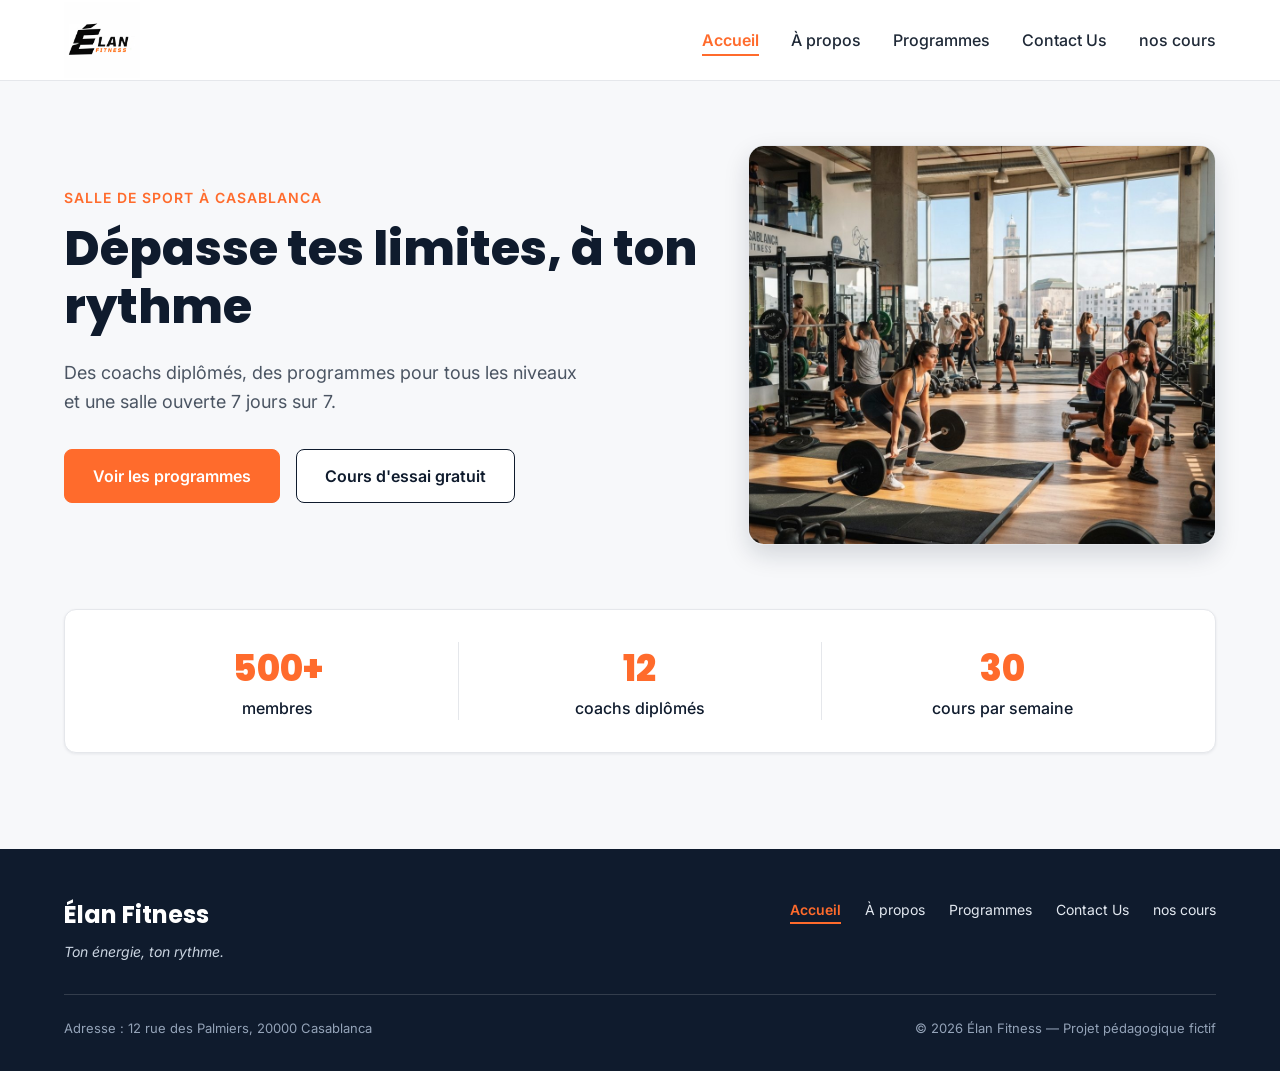
==== index.html @ 7e70c0a2 "g" ====
<!DOCTYPE html>
<html lang="fr">

<head>
  <meta charset="UTF-8">
  <meta name="viewport" content="width=device-width, initial-scale=1">
  <meta name="description"
    content="Élan Fitness, salle de sport à Casablanca : musculation, yoga, cardio et boxe fitness avec des coachs diplômés. Réservez votre cours d'essai gratuit.">
  <title>Élan Fitness | Salle de sport à Casablanca</title>

  <link rel="preconnect" href="https://fonts.googleapis.com">
  <link rel="preconnect" href="https://fonts.gstatic.com" crossorigin>
  <link
    href="https://fonts.googleapis.com/css2?family=Inter:wght@400;500;600&family=Poppins:wght@600;700;800&display=swap"
    rel="stylesheet">

  <link rel="stylesheet" href="style.css">
</head>

<body>

  <header class="en-tete">
    <div class="conteneur en-tete-contenu">
      <a href="#accueil" class="logo"><img src="img/logo.png" alt="logo"></a>

      <nav aria-label="Navigation principale">
        <ul class="menu">
          <li><a href="index.html" class="lien-actif">Accueil</a></li>
          <li><a href="propose.html">À propos</a></li>
          <li><a href="programmes.html">Programmes</a></li>
          <li><a href="contact.html">Contact Us</a></li>
          <li><a href="classes.html" >nos cours</a></li>
        </ul>
      </nav>
    </div>
  </header>

  <main>

    <section id="accueil" class="hero">
      <div class="conteneur">

        <div class="hero-contenu">
          <div class="hero-texte">
            <p class="sur-titre">Salle de sport à Casablanca</p>
            <h1>Dépasse tes limites, à ton rythme</h1>
            <p class="hero-description">
              Des coachs diplômés, des programmes pour tous les niveaux et une salle ouverte 7 jours sur 7.
            </p>
            <div class="boutons">
              <a href="#programmes" class="bouton bouton-principal">Voir les programmes</a>
              <a href="#contact" class="bouton bouton-secondaire">Cours d'essai gratuit</a>
            </div>
          </div>

          <img class="hero-image" src="img/hero.jpg"
            alt="Des personnes s'entraînent dans une salle de sport lumineuse à Casablanca">
        </div>

        <div class="chiffres">
          <div class="chiffre">
            <p class="chiffre-nombre">500+</p>
            <p>membres</p>
          </div>
          <div class="chiffre">
            <p class="chiffre-nombre">12</p>
            <p>coachs diplômés</p>
          </div>
          <div class="chiffre">
            <p class="chiffre-nombre">30</p>
            <p>cours par semaine</p>
          </div>
        </div>

      </div>
    </section>

  </main>

  <footer class="pied-de-page">
    <div class="conteneur">

      <div class="pied-haut">
        <div>
          <p class="logo logo-clair">Élan Fitness</p>
          <p class="slogan">Ton énergie, ton rythme.</p>
        </div>

        <nav aria-label="Navigation du pied de page">
          <ul class="menu menu-pied">
            <li><a href="index.html" class="lien-actif">Accueil</a></li>
            <li><a href="propose.html">À propos</a></li>
            <li><a href="programmes.html">Programmes</a></li>
            <li><a href="contact.html">Contact Us</a></li>
            <li><a href="classes.html">nos cours</a></li>
          </ul>
        </nav>
      </div>

      <div class="pied-bas">
        <p>Adresse : 12 rue des Palmiers, 20000 Casablanca</p>
        <p>&copy; 2026 Élan Fitness — Projet pédagogique fictif</p>
      </div>

    </div>
  </footer>

</body>

</html>
---- style.css ----
* {
  box-sizing: border-box;
  margin: 0;
  padding: 0;
}

html {
  scroll-behavior: smooth;
}

body {
  font-family: 'Inter', Arial, sans-serif;
  font-size: 16px;
  line-height: 1.5;
  color: #1F2937;
  background-color: #F7F8FA;
}

h1,
h2,
h3,
h4 {
  font-family: 'Poppins', Arial, sans-serif;
  color: #0F1B2D;
}

a {
  color: inherit;
  text-decoration: none;
}

ul {
  list-style: none;
}

img {
  display: block;
  max-width: 100%;
}

a:focus-visible,
button:focus-visible {
  outline: 3px solid #FF6B2C;
  outline-offset: 2px;
}

.conteneur {
  width: 100%;
  max-width: 1200px;
  margin: 0 auto;
  padding: 0 24px;
}

.section {
  padding: 96px 0;
}

.section-blanche {
  background-color: #FFFFFF;
  border-top: 1px solid #E5E7EB;
  border-bottom: 1px solid #E5E7EB;
}

.section-titre {
  max-width: 640px;
  margin: 0 auto 64px;
  text-align: center;
}

.section-titre h2 {
  font-size: 32px;
  margin-bottom: 16px;
}

.section-titre h3 {
  font-size: 26px;
  margin-bottom: 12px;
}

.section-titre p {
  color: #4B5563;
}

.sur-titre {
  font-size: 14px;
  font-weight: 600;
  color: #FF6B2C;
  text-transform: uppercase;
  letter-spacing: 1px;
  margin-bottom: 12px;
}

.bouton {
  display: inline-block;
  padding: 14px 28px;
  border-radius: 8px;
  font-size: 16px;
  font-weight: 600;
  text-align: center;
  cursor: pointer;
}

.bouton-principal {
  background-color: #FF6B2C;
  border: 1px solid #FF6B2C;
  color: #FFFFFF;
}

.bouton-principal:hover {
  background-color: #F05817;
}

.bouton-secondaire {
  background-color: #FFFFFF;
  border: 1px solid #0F1B2D;
  color: #0F1B2D;
}

.bouton-secondaire:hover {
  background-color: #F3F4F6;
}

.cartes {
  display: flex;
  gap: 24px;
}

.carte {
  flex: 1;
  background-color: #FFFFFF;
  border: 1px solid #E5E7EB;
  border-radius: 12px;
  box-shadow: 0 1px 3px rgba(15, 27, 45, 0.08);
}

.icone {
  width: 48px;
  height: 48px;
  background-color: #FFF0EA;
  border-radius: 8px;
  display: flex;
  align-items: center;
  justify-content: center;
}

.icone img {
  width: 24px;
  height: 24px;
}

.icone-petite {
  width: 32px;
  height: 32px;
  border-radius: 50%;
}

.icone-petite img {
  width: 16px;
  height: 16px;
}

.en-tete {
  position: sticky;
  top: 0;
  z-index: 10;
  background-color: #FFFFFF;
  border-bottom: 1px solid #E5E7EB;
}

.en-tete-contenu {
  height: 80px;
  display: flex;
  align-items: center;
  justify-content: space-between;
}

.logo {
  display: flex;
  align-items: center;
  font-family: 'Poppins', Arial, sans-serif;
  font-size: 24px;
  font-weight: 700;
  color: #0F1B2D;
}

/* .logo::after {
  content: "";
  width: 10px;
  height: 10px;
  margin-left: 8px;
  background-color: #FF6B2C;
  border-radius: 50%;
} */

.menu {
  display: flex;
  gap: 32px;
}

.menu a {
  font-weight: 500;
  padding-bottom: 4px;
  border-bottom: 2px solid transparent;
}

.menu a:hover {
  color: #FF6B2C;
}

.menu .lien-actif {
  color: #FF6B2C;
  font-weight: 600;
  border-bottom-color: #FF6B2C;
}

.hero {
  padding: 64px 0 96px;
}

.hero-contenu {
  display: flex;
  align-items: center;
  gap: 32px;
}

.hero-texte {
  flex: 7;
}

.hero-texte h1 {
  font-size: 48px;
  font-weight: 800;
  line-height: 1.2;
  margin-bottom: 24px;
}

.hero-description {
  max-width: 520px;
  font-size: 18px;
  line-height: 1.6;
  color: #4B5563;
  margin-bottom: 32px;
}

.boutons {
  display: flex;
  flex-wrap: wrap;
  gap: 16px;
}

.hero-image {
  flex: 5;
  min-width: 0;
  height: 400px;
  object-fit: cover;
  border-radius: 16px;
  border: 1px solid #E5E7EB;
  box-shadow: 0 10px 25px rgba(15, 27, 45, 0.15);
}

.chiffres {
  display: flex;
  margin-top: 64px;
  padding: 32px;
  background-color: #FFFFFF;
  border: 1px solid #E5E7EB;
  border-radius: 12px;
  box-shadow: 0 1px 3px rgba(15, 27, 45, 0.08);
}

.chiffre {
  flex: 1;
  text-align: center;
  font-weight: 500;
  color: #0F1B2D;
}

.chiffre+.chiffre {
  border-left: 1px solid #E5E7EB;
}

.chiffre-nombre {
  font-family: 'Poppins', Arial, sans-serif;
  font-size: 36px;
  font-weight: 800;
  color: #FF6B2C;
}

.carte-avantage {
  padding: 24px;
  background-color: #F7F8FA;
  box-shadow: none;
}

.carte-avantage .icone {
  margin-bottom: 20px;
}

.carte-avantage h3 {
  font-size: 20px;
  margin-bottom: 8px;
}

.carte-avantage p {
  color: #4B5563;
  line-height: 1.6;
}

.apropos-contenu {
  display: flex;
  align-items: center;
  gap: 64px;
}

.apropos-texte {
  flex: 7;
}

.apropos-texte h2 {
  font-size: 36px;
  line-height: 1.2;
  margin-bottom: 20px;
}

.apropos-texte p {
  color: #4B5563;
  line-height: 1.7;
  margin-bottom: 16px;
}

.valeurs {
  display: flex;
  gap: 16px;
  margin-top: 32px;
}

.valeur {
  flex: 1;
  display: flex;
  align-items: center;
  gap: 12px;
  padding: 12px 16px;
  background-color: #FFFFFF;
  border: 1px solid #E5E7EB;
  border-radius: 12px;
  font-family: 'Poppins', Arial, sans-serif;
  font-size: 14px;
  font-weight: 600;
  color: #0F1B2D;
}

.apropos-image {
  flex: 5;
  min-width: 0;
  height: 360px;
  object-fit: cover;
  border-radius: 16px;
  box-shadow: 0 10px 25px rgba(15, 27, 45, 0.15);
}

.carte-programme {
  display: flex;
  flex-direction: column;
  overflow: hidden;
}

.carte-programme>img {
  width: 100%;
  height: 200px;
  object-fit: cover;
}

.programme-corps {
  flex: 1;
  display: flex;
  flex-direction: column;
  padding: 20px;
}

.programme-corps h3 {
  font-size: 20px;
  margin-bottom: 8px;
}

.programme-corps p {
  font-size: 15px;
  color: #4B5563;
}

.etiquette {
  align-self: flex-start;
  padding: 4px 10px;
  margin-bottom: 12px;
  border-radius: 6px;
  font-size: 12px;
  font-weight: 600;
}

.etiquette-orange {
  background-color: #FFEDE5;
  color: #C2410C;
}

.etiquette-bleue {
  background-color: #DBEAFE;
  color: #1D4ED8;
}

.etiquette-verte {
  background-color: #D1FAE5;
  color: #047857;
}

.programme-corps .duree {
  display: flex;
  align-items: center;
  gap: 8px;
  margin-top: auto;
  padding-top: 16px;
  border-top: 1px solid #E5E7EB;
  font-size: 13px;
  font-weight: 600;
  color: #0F1B2D;
}

.programme-corps h3+p {
  margin-bottom: 16px;
}

.duree img {
  width: 16px;
  height: 16px;
}

.formules {
  margin-top: 96px;
}

.formule {
  position: relative;
  display: flex;
  flex-direction: column;
  padding: 28px;
}

.formule h4 {
  font-size: 20px;
}

.prix {
  margin: 8px 0 16px;
  font-family: 'Poppins', Arial, sans-serif;
  font-size: 30px;
  font-weight: 800;
  color: #FF6B2C;
}

.prix span {
  font-family: 'Inter', Arial, sans-serif;
  font-size: 16px;
  font-weight: 500;
  color: #4B5563;
}

.prix-note {
  margin: -8px 0 16px;
  font-size: 13px;
  color: #4B5563;
}

.formule-liste {
  flex: 1;
  margin-bottom: 24px;
}

.formule-liste li {
  padding-left: 28px;
  margin-bottom: 12px;
  font-size: 15px;
  background-image: url('img/icone-check.svg');
  background-repeat: no-repeat;
  background-position: left center;
  background-size: 16px;
}

.formule .bouton {
  display: block;
}

.formule-populaire {
  border: 2px solid #FF6B2C;
  box-shadow: 0 10px 25px rgba(255, 107, 44, 0.2);
}

.badge-populaire {
  position: absolute;
  top: -14px;
  left: 50%;
  transform: translateX(-50%);
  padding: 4px 14px;
  background-color: #FF6B2C;
  border-radius: 999px;
  font-size: 12px;
  font-weight: 700;
  text-transform: uppercase;
  color: #FFFFFF;
}

.pied-de-page {
  padding: 48px 0 32px;
  background-color: #0F1B2D;
  color: #FFFFFF;
}

.pied-haut {
  display: flex;
  justify-content: space-between;
  align-items: flex-start;
  padding-bottom: 32px;
  border-bottom: 1px solid rgba(255, 255, 255, 0.15);
}

.logo-clair {
  color: #FFFFFF;
}

.slogan {
  margin-top: 8px;
  font-size: 14px;
  font-style: italic;
  color: #CBD5E1;
}

.menu-pied {
  gap: 24px;
}

.menu-pied a {
  font-size: 14px;
  font-weight: 400;
  color: #E2E8F0;
}

.pied-bas {
  display: flex;
  justify-content: space-between;
  margin-top: 24px;
  font-size: 13px;
  color: #94A3B8;
}

/* contact  */
section .contact-conteneur {
  display: flex;
  justify-content: space-between;
  align-items: center;
  width: 100%;
  padding-left: 40px;
  padding-right: 40px;

}

.contact-conteneur .form {
  display: flex;
  align-content: center;
  flex-direction: column;
  width: 50%;
}

.info h1,
.form div label {
  color: #FF6B2C;

}

.form div {
  display: flex;
  flex-direction: column;
  padding-top: 18px;

}


.form button {
  background-color: #FF6B2C;
  color: white;
  width: 80px;
  height: 50px;
  text-align: center;
}

input {

  width: 75%;
  height: 50px;
  border-radius: 10px;
  border: 1px solid gray;
}
/* classes */
table{
  width: 86%;
  margin: auto;
  background-color:gray;
}
table td{
  padding: 10px;
  background-color: #E5E7EB;
} 
.headrow {
  font-weight: bolder;
  color: #FF6B2C;font-size: 20px;
  font-size: 22px;
}
table h3{
  color: #e8906b;
  font-size: medium;
}
tr {
    text-align: center;  
}
/* logo */
.logo img {
    max-width: 100%;
    height: 76px;
}
.logo{
  position: relative;
  overflow: hidden;
}

/* addapter ecrant */

/* small ( Mobile) */
@media (max-width:767px) {

  body {
    font-size: 10px;
  }

  .section {
    padding: 55px 0;
  }

  .en-tete-contenu {
    flex-direction: column;
    align-items: center;
  }

  .logo {
    padding-top: 10px;
    font-size: 17px;

  }

  nav {
    font-size: 8px;
    padding-bottom: 10px;
  }

  .hero-contenu {
    flex-direction: column;
  }

  /* propose */
  .cartes {
    flex-direction: column;
  }

  .conteneur.apropos-contenu {
    flex-direction: column;
  }

  ul.valeurs {
    flex-direction: column;
  }

  /* contact */
  .contact-conteneur {
    flex-direction: column;
  }

  input {
    width: 100%;
    height: 50px;
    border-radius: 10px;
    border: 1px solid gray;
  }

  /* footer css */
  .pied-haut {
    display: flex;
    flex-direction: column;
  }

  ul.menu.menu-pied {
    padding-top: 15px;

  }

  .pied-bas {
    flex-direction: column;
  }

}
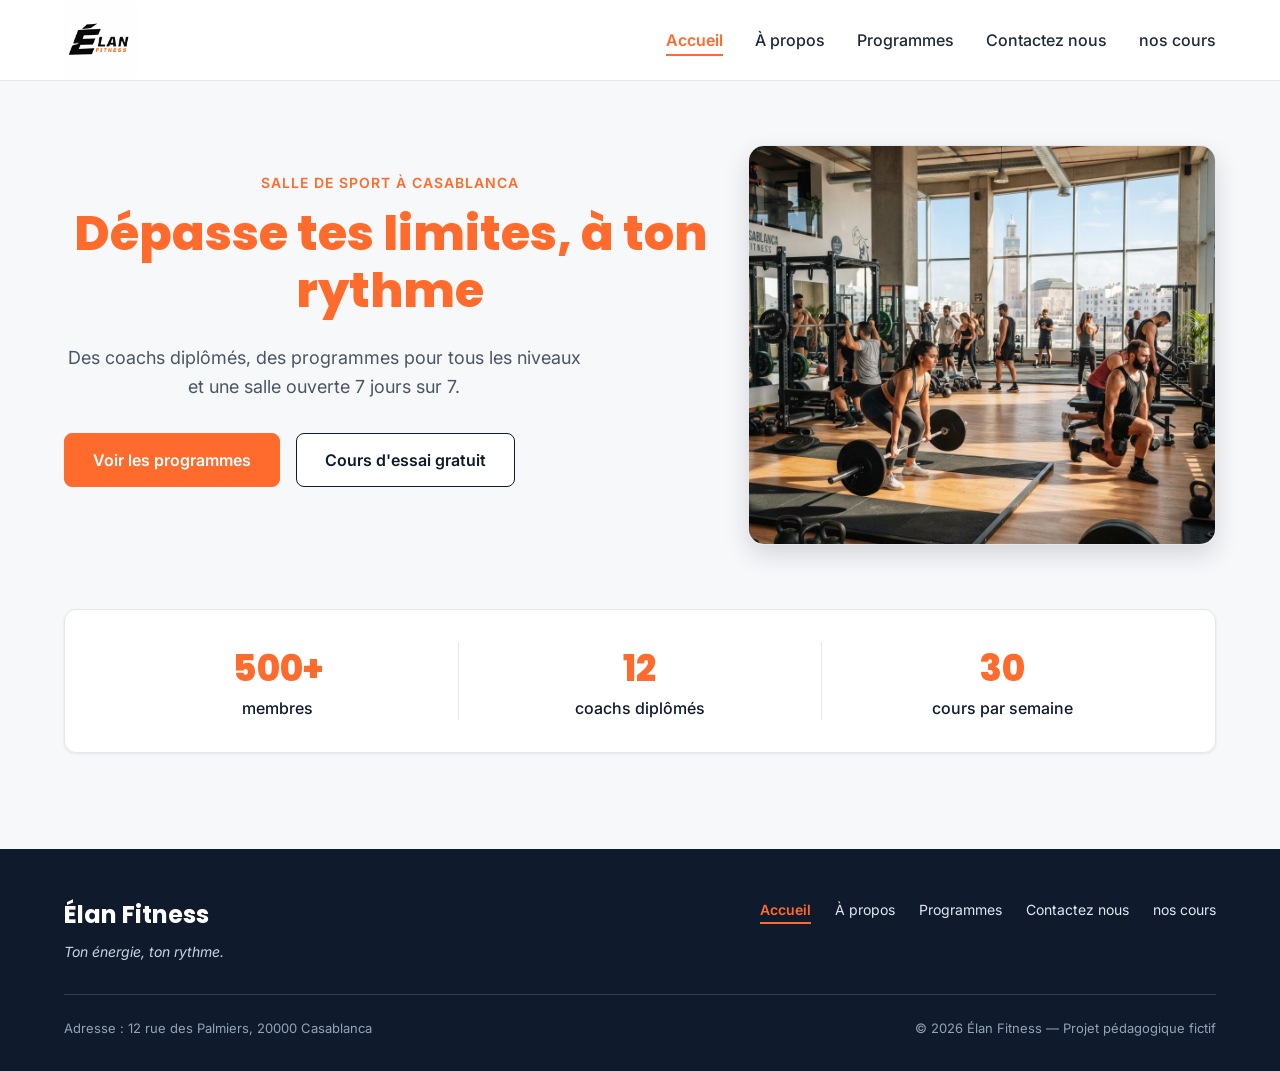
==== commit 898b52e1: "add link of the new page in navbar of  index.html" ====
--- a/index.html
+++ b/index.html
@@ -28,7 +28,7 @@
           <li><a href="index.html" class="lien-actif">Accueil</a></li>
           <li><a href="propose.html">À propos</a></li>
           <li><a href="programmes.html">Programmes</a></li>
-          <li><a href="contact.html">Contact Us</a></li>
+          <li><a href="contact.html">Contactez nous</a></li>
           <li><a href="classes.html" >nos cours</a></li>
         </ul>
       </nav>
@@ -91,7 +91,7 @@
             <li><a href="index.html" class="lien-actif">Accueil</a></li>
             <li><a href="propose.html">À propos</a></li>
             <li><a href="programmes.html">Programmes</a></li>
-            <li><a href="contact.html">Contact Us</a></li>
+            <li><a href="contact.html">Contactez nous</a></li>
             <li><a href="classes.html">nos cours</a></li>
           </ul>
         </nav>
@@ -107,4 +107,4 @@
 
 </body>
 
-</html>+</html>
--- a/style.css
+++ b/style.css
@@ -618,6 +618,14 @@
 tr {
     text-align: center;  
 }
+.hero-texte {
+  text-align: center;
+  margin-bottom: 31px;
+}
+
+.hero-texte h1 {
+  color: #FF6B2C;
+}
 /* logo */
 .logo img {
     max-width: 100%;
@@ -701,4 +709,4 @@
     flex-direction: column;
   }
 
-}+}
